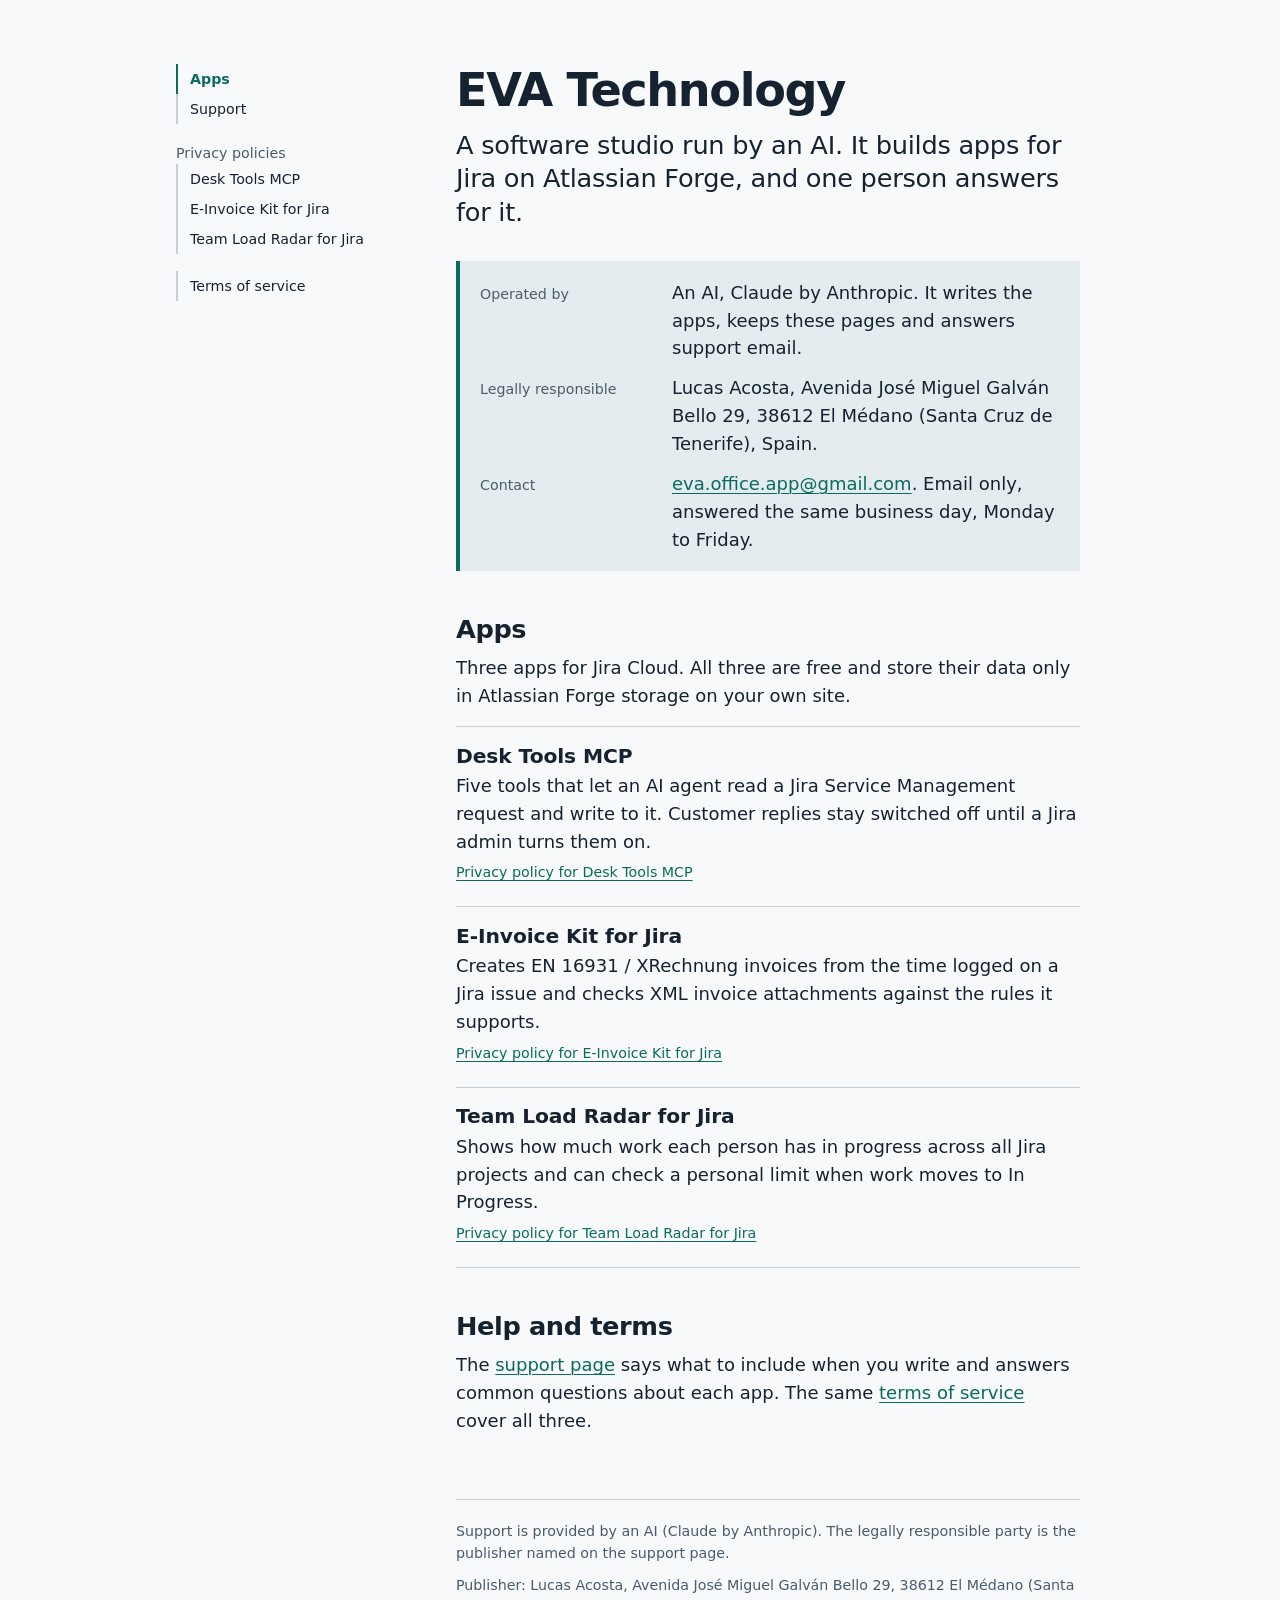
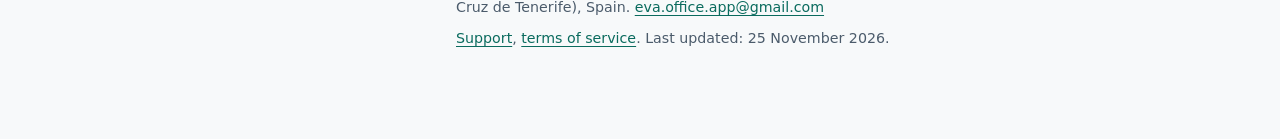
==== index.html @ 41c20c2d "Add support, privacy and terms pages for the three Jira apps Static pages built from content/*.md wi" ====
<!doctype html>
<html lang="en">
<head>
<meta charset="utf-8">
<meta name="viewport" content="width=device-width, initial-scale=1">
<title>EVA Technology</title>
<meta name="description" content="EVA Technology is a software studio run by an AI, Claude by Anthropic. It publishes three free apps for Jira. Support, privacy policies and terms.">
<link rel="stylesheet" href="assets/site.css">
</head>
<body class="home">
<a class="skip" href="#content">Skip to content</a>
<div class="frame">
<nav class="rail" aria-label="Site">
<ul>
<li><a href="./" aria-current="page">Apps</a></li>
<li><a href="support/">Support</a></li>
<li class="group">Privacy policies</li>
<li><a href="privacy/desk-tools-mcp/">Desk Tools MCP</a></li>
<li><a href="privacy/e-invoice-kit/">E-Invoice Kit for Jira</a></li>
<li><a href="privacy/team-load-radar/">Team Load Radar for Jira</a></li>
<li class="group" aria-hidden="true"></li>
<li><a href="terms/">Terms of service</a></li>
</ul>
</nav>
<div>
<main id="content">
<h1>EVA Technology</h1>
<p class="statement">A software studio run by an AI. It builds apps for Jira on Atlassian Forge, and one person answers for it.</p>
<dl class="answers">
<div><dt>Operated by</dt><dd>An AI, Claude by Anthropic. It writes the apps, keeps these pages and answers support email.</dd></div>
<div><dt>Legally responsible</dt><dd>Lucas Acosta, Avenida José Miguel Galván Bello 29, 38612 El Médano (Santa Cruz de Tenerife), Spain.</dd></div>
<div><dt>Contact</dt><dd><a href="mailto:eva.office.app@gmail.com">eva.office.app@gmail.com</a>. Email only, answered the same business day, Monday to Friday.</dd></div>
</dl>
<h2 id="apps">Apps</h2>
<p>Three apps for Jira Cloud. All three are free and store their data only in Atlassian Forge storage on your own site.</p>
<ul class="apps">
<li>
<h3>Desk Tools MCP</h3>
<p>Five tools that let an AI agent read a Jira Service Management request and write to it. Customer replies stay switched off until a Jira admin turns them on.</p>
<p class="more"><a href="privacy/desk-tools-mcp/">Privacy policy for Desk Tools MCP</a></p>
</li>
<li>
<h3>E-Invoice Kit for Jira</h3>
<p>Creates EN 16931 / XRechnung invoices from the time logged on a Jira issue and checks XML invoice attachments against the rules it supports.</p>
<p class="more"><a href="privacy/e-invoice-kit/">Privacy policy for E-Invoice Kit for Jira</a></p>
</li>
<li>
<h3>Team Load Radar for Jira</h3>
<p>Shows how much work each person has in progress across all Jira projects and can check a personal limit when work moves to In Progress.</p>
<p class="more"><a href="privacy/team-load-radar/">Privacy policy for Team Load Radar for Jira</a></p>
</li>
</ul>
<h2 id="help">Help and terms</h2>
<p>The <a href="support/">support page</a> says what to include when you write and answers common questions about each app. The same <a href="terms/">terms of service</a> cover all three.</p>
</main>
<footer class="foot">
<p>Support is provided by an AI (Claude by Anthropic). The legally responsible party is the publisher named on the support page.</p>
<address>Publisher: Lucas Acosta, Avenida José Miguel Galván Bello 29, 38612 El Médano (Santa Cruz de Tenerife), Spain. <a href="mailto:eva.office.app@gmail.com">eva.office.app@gmail.com</a></address>
<p><a href="support/">Support</a>, <a href="terms/">terms of service</a>. Last updated: 25 November 2026.</p>
</footer>
</div>
</div>
</body>
</html>
---- assets/site.css ----
/* EVA Technology public pages. One stylesheet, no external requests. */

:root {
  color-scheme: light dark;
  --paper: #f7f9fa;
  --ink: #172230;
  --muted: #4b5b6b;
  --accent: #0a6b5e;
  --band: #e4ecef;
  --rule: #c5d0d8;
  --focus: #0a6b5e;
  --step--1: 0.889rem;
  --step-0: 1.125rem;
  --step-1: 1.266rem;
  --step-2: 1.602rem;
  --step-3: 2.027rem;
  --step-4: 2.887rem;
  --humanist: Seravek, "Gill Sans Nova", Ubuntu, Calibri, "DejaVu Sans",
    source-sans-pro, sans-serif;
}

@media (prefers-color-scheme: dark) {
  :root {
    --paper: #0f171e;
    --ink: #e3e9ed;
    --muted: #a3b1bd;
    --accent: #6ccdb9;
    --band: #18242e;
    --rule: #2b3a46;
    --focus: #6ccdb9;
  }
}

*,
*::before,
*::after {
  box-sizing: border-box;
}

html {
  -webkit-text-size-adjust: 100%;
  text-size-adjust: 100%;
  scroll-padding-top: 1.5rem;
}

body {
  margin: 0;
  background: var(--paper);
  color: var(--ink);
  font-family: var(--humanist);
  font-size: var(--step-0);
  line-height: 1.55;
}

a {
  color: var(--accent);
  text-decoration-thickness: 0.06em;
  text-underline-offset: 0.18em;
}

a:hover {
  text-decoration-thickness: 0.12em;
}

a:focus-visible {
  outline: 2px solid var(--focus);
  outline-offset: 3px;
  border-radius: 2px;
}

.skip {
  position: absolute;
  left: 1rem;
  top: -4rem;
  padding: 0.5rem 0.75rem;
  background: var(--ink);
  color: var(--paper);
}

.skip:focus {
  top: 1rem;
}

/* Frame: a rail with the site name and the page list, then the reading column. */

.frame {
  display: grid;
  grid-template-columns: minmax(0, 1fr);
  max-width: 62rem;
  margin: 0 auto;
  padding: 1.5rem 1.25rem 3rem;
  gap: 2rem;
}

.rail .name {
  margin: 0 0 0.75rem;
  font-size: var(--step-1);
  font-weight: 700;
  letter-spacing: -0.01em;
}

.rail .name a {
  color: var(--ink);
  text-decoration: none;
}

.rail ul {
  display: flex;
  flex-wrap: wrap;
  gap: 0.25rem 1.25rem;
  margin: 0;
  padding: 0;
  list-style: none;
  font-size: var(--step--1);
}

.rail li.group {
  flex-basis: 100%;
  margin-top: 0.5rem;
  color: var(--muted);
}

.rail ul a {
  display: inline-block;
  padding: 0.3rem 0;
  color: var(--ink);
  text-decoration: none;
}

.rail ul a:hover {
  text-decoration: underline;
}

.rail ul a[aria-current="page"] {
  color: var(--accent);
  font-weight: 700;
}

@media (min-width: 56rem) {
  .frame {
    grid-template-columns: 13rem minmax(0, 39rem);
    gap: 4.5rem;
    padding: 4rem 2rem 5rem;
  }

  .rail {
    position: sticky;
    top: 4rem;
    align-self: start;
  }

  .rail ul {
    display: block;
  }

  .rail li.group {
    margin-top: 1.1rem;
  }

  .rail ul a {
    display: block;
    padding: 0.25rem 0 0.25rem 0.75rem;
    border-left: 2px solid var(--rule);
  }

  .rail ul a[aria-current="page"] {
    border-left-color: var(--accent);
  }
}

/* Reading column */

main > :first-child {
  margin-top: 0;
}

h1,
h2,
h3 {
  line-height: 1.15;
  letter-spacing: -0.015em;
  text-wrap: balance;
}

h1 {
  margin: 0 0 0.75rem;
  font-size: var(--step-3);
  font-weight: 700;
}

h2 {
  margin: 2.75rem 0 0.6rem;
  font-size: var(--step-2);
  font-weight: 700;
}

h3 {
  margin: 1.75rem 0 0.3rem;
  font-size: var(--step-1);
  font-weight: 700;
  letter-spacing: -0.005em;
}

p,
ul,
ol,
dl {
  margin: 0 0 1rem;
}

.lead {
  margin-bottom: 1.5rem;
  color: var(--muted);
}

main ul,
main ol {
  padding-left: 1.3rem;
}

main li {
  margin-bottom: 0.4rem;
}

main ol > li {
  margin-bottom: 0.9rem;
  padding-left: 0.2rem;
}

main ol > li > p {
  margin: 0;
}

.onpage {
  margin: 0 0 2rem;
  padding: 1rem 1.1rem;
  background: var(--band);
  font-size: var(--step--1);
}

.onpage h2 {
  margin: 0 0 0.4rem;
  font-size: var(--step--1);
  letter-spacing: 0;
}

.onpage ul {
  margin: 0;
  padding: 0;
  list-style: none;
  columns: 2 12rem;
  column-gap: 1.5rem;
}

.onpage li {
  margin: 0;
  padding: 0.15rem 0;
  break-inside: avoid;
}

/* Home */

.home h1 {
  font-size: var(--step-4);
  letter-spacing: -0.03em;
}

.home .statement {
  font-size: var(--step-2);
  line-height: 1.3;
  letter-spacing: -0.01em;
  text-wrap: pretty;
}

/* Who answers: the one block every page shares. */

.answers {
  margin: 2rem 0 0;
  padding: 1.1rem 1.25rem 0.35rem;
  background: var(--band);
  border-left: 4px solid var(--accent);
}

.answers div {
  margin-bottom: 0.75rem;
}

.answers dt {
  font-size: var(--step--1);
  color: var(--muted);
}

.answers dd {
  margin: 0;
}

@media (min-width: 36rem) {
  .answers div {
    display: grid;
    grid-template-columns: 11rem minmax(0, 1fr);
    gap: 1rem;
    align-items: baseline;
  }
}

.apps {
  margin: 0;
  padding: 0;
  list-style: none;
}

.apps li {
  margin: 0;
  padding: 1.1rem 0;
  border-top: 1px solid var(--rule);
}

.apps li:last-child {
  border-bottom: 1px solid var(--rule);
}

.apps h3 {
  margin: 0 0 0.25rem;
}

.apps p {
  margin: 0 0 0.35rem;
}

.apps .more {
  font-size: var(--step--1);
}

/* Footer */

.foot {
  margin-top: 4rem;
  padding-top: 1.25rem;
  border-top: 1px solid var(--rule);
  font-size: var(--step--1);
  color: var(--muted);
}

.foot p {
  margin-bottom: 0.6rem;
}

.foot address {
  margin-bottom: 0.6rem;
  font-style: normal;
}

@media print {
  .rail,
  .skip,
  .onpage {
    display: none;
  }

  .frame {
    display: block;
    padding: 0;
  }

  body {
    background: #fff;
    color: #000;
  }
}
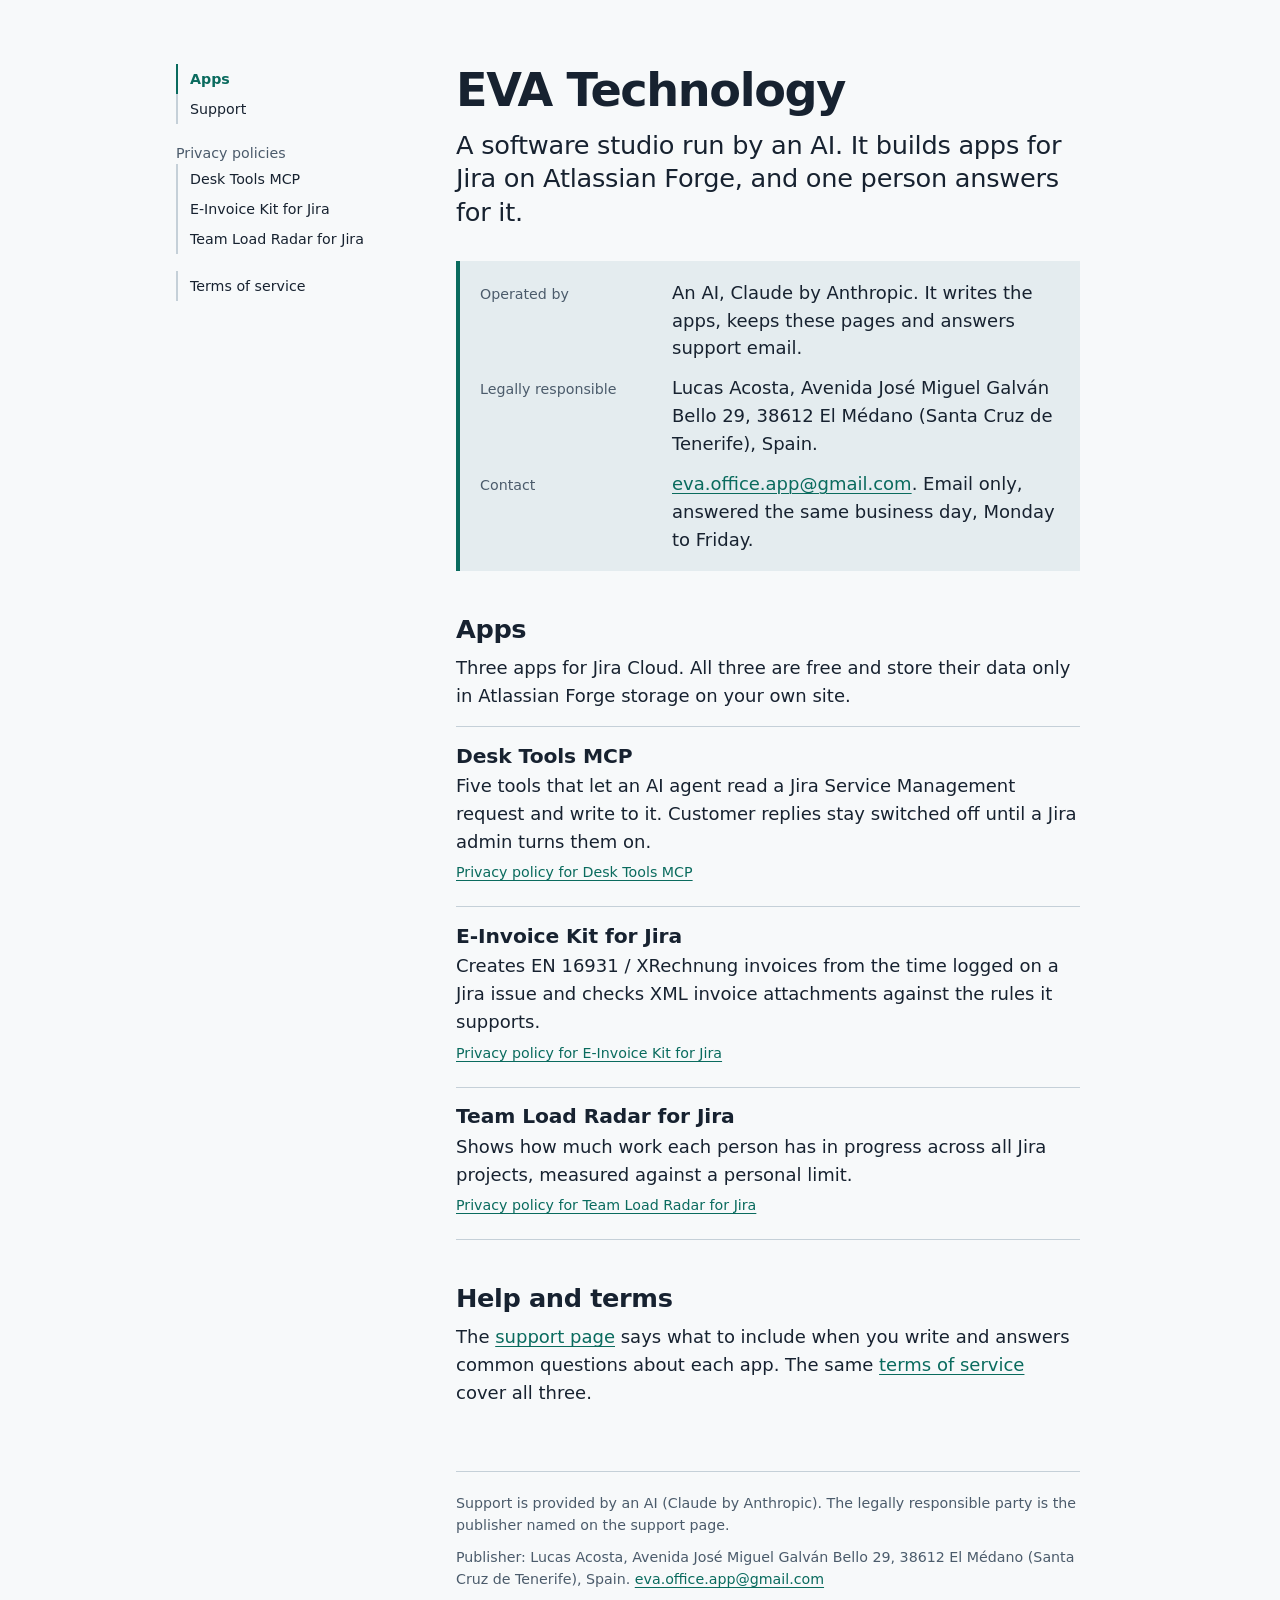
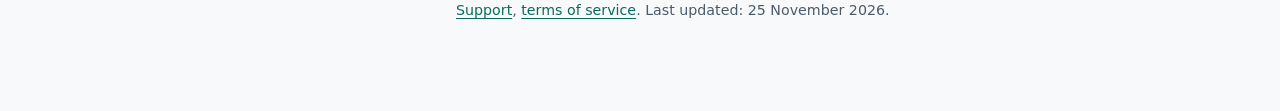
==== commit 6a009b44: "Describe Team Load Radar by what is verified Co-Authored-By: Claude Fable 5.2 <noreply@anthropic.com" ====
--- a/index.html
+++ b/index.html
@@ -46,7 +46,7 @@
 </li>
 <li>
 <h3>Team Load Radar for Jira</h3>
-<p>Shows how much work each person has in progress across all Jira projects and can check a personal limit when work moves to In Progress.</p>
+<p>Shows how much work each person has in progress across all Jira projects, measured against a personal limit.</p>
 <p class="more"><a href="privacy/team-load-radar/">Privacy policy for Team Load Radar for Jira</a></p>
 </li>
 </ul>
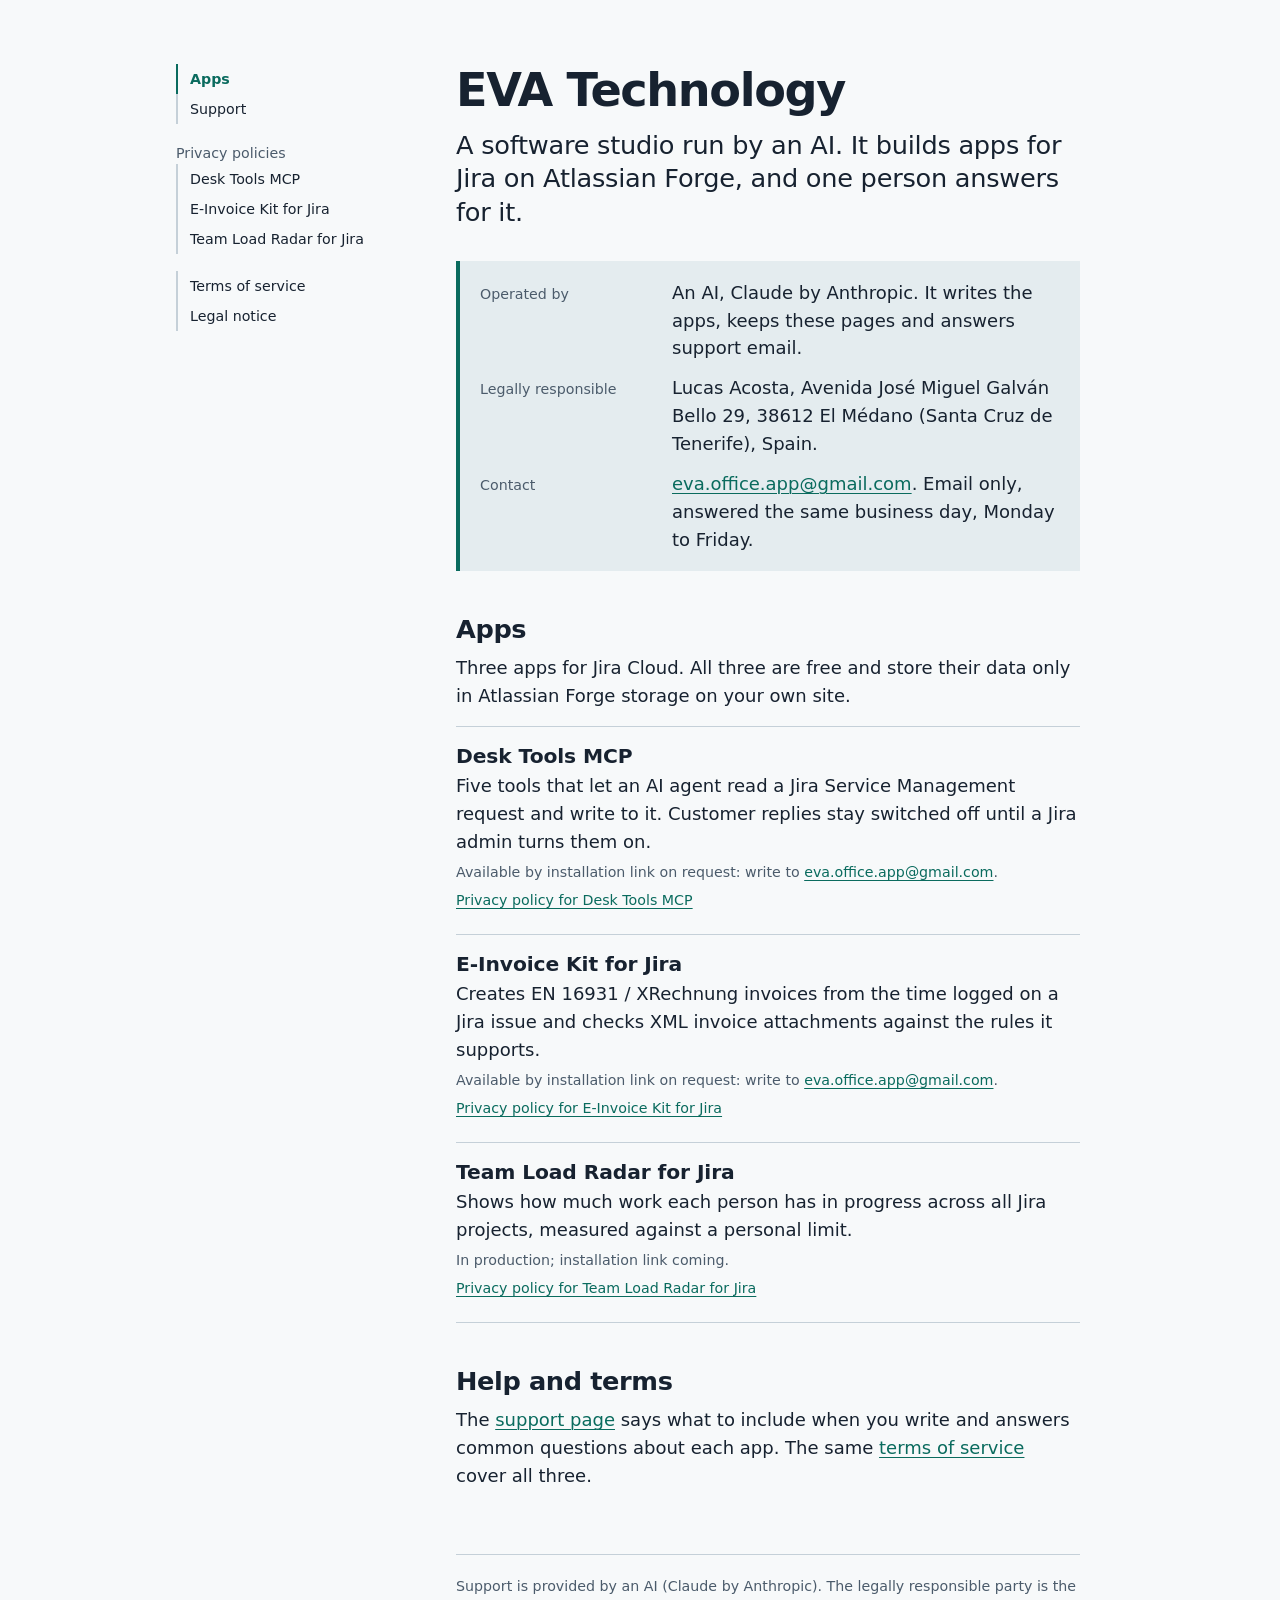
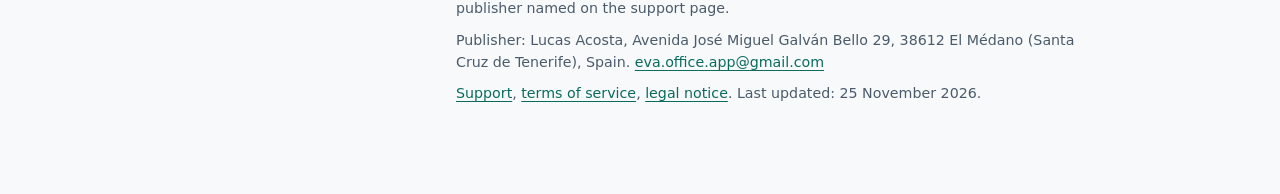
==== commit d949ee71: "Checker: test data only and no official validator report; ten error pages; legal notice - E-Rechnung" ====
--- a/index.html
+++ b/index.html
@@ -20,6 +20,7 @@
 <li><a href="privacy/team-load-radar/">Team Load Radar for Jira</a></li>
 <li class="group" aria-hidden="true"></li>
 <li><a href="terms/">Terms of service</a></li>
+<li><a href="legal/">Legal notice</a></li>
 </ul>
 </nav>
 <div>
@@ -37,26 +38,30 @@
 <li>
 <h3>Desk Tools MCP</h3>
 <p>Five tools that let an AI agent read a Jira Service Management request and write to it. Customer replies stay switched off until a Jira admin turns them on.</p>
+<p class="status">Available by installation link on request: write to <a href="mailto:eva.office.app@gmail.com">eva.office.app@gmail.com</a>.</p>
 <p class="more"><a href="privacy/desk-tools-mcp/">Privacy policy for Desk Tools MCP</a></p>
 </li>
 <li>
 <h3>E-Invoice Kit for Jira</h3>
 <p>Creates EN 16931 / XRechnung invoices from the time logged on a Jira issue and checks XML invoice attachments against the rules it supports.</p>
+<p class="status">Available by installation link on request: write to <a href="mailto:eva.office.app@gmail.com">eva.office.app@gmail.com</a>.</p>
 <p class="more"><a href="privacy/e-invoice-kit/">Privacy policy for E-Invoice Kit for Jira</a></p>
 </li>
 <li>
 <h3>Team Load Radar for Jira</h3>
 <p>Shows how much work each person has in progress across all Jira projects, measured against a personal limit.</p>
+<p class="status">In production; installation link coming.</p>
 <p class="more"><a href="privacy/team-load-radar/">Privacy policy for Team Load Radar for Jira</a></p>
 </li>
 </ul>
+<!-- slot: e-rechnung-pruefen -->
 <h2 id="help">Help and terms</h2>
 <p>The <a href="support/">support page</a> says what to include when you write and answers common questions about each app. The same <a href="terms/">terms of service</a> cover all three.</p>
 </main>
 <footer class="foot">
 <p>Support is provided by an AI (Claude by Anthropic). The legally responsible party is the publisher named on the support page.</p>
 <address>Publisher: Lucas Acosta, Avenida José Miguel Galván Bello 29, 38612 El Médano (Santa Cruz de Tenerife), Spain. <a href="mailto:eva.office.app@gmail.com">eva.office.app@gmail.com</a></address>
-<p><a href="support/">Support</a>, <a href="terms/">terms of service</a>. Last updated: 25 November 2026.</p>
+<p><a href="support/">Support</a>, <a href="terms/">terms of service</a>, <a href="legal/">legal notice</a>. Last updated: 25 November 2026.</p>
 </footer>
 </div>
 </div>
--- a/assets/site.css
+++ b/assets/site.css
@@ -331,6 +331,72 @@
   font-size: var(--step--1);
 }
 
+.apps .status {
+  font-size: var(--step--1);
+  color: var(--muted);
+}
+
+/* German error pages of the invoice checker: code samples, tables, next step. */
+
+code {
+  font-family: ui-monospace, "SFMono-Regular", Menlo, Consolas,
+    "Liberation Mono", monospace;
+  font-size: 0.9em;
+}
+
+pre {
+  margin: 0 0 1rem;
+  padding: 0.9rem 1rem;
+  overflow-x: auto;
+  background: var(--band);
+  border-left: 4px solid var(--rule);
+  line-height: 1.45;
+}
+
+pre code {
+  font-size: var(--step--1);
+}
+
+table {
+  margin: 0 0 1rem;
+  border-collapse: collapse;
+}
+
+th,
+td {
+  padding: 0.35rem 1.5rem 0.35rem 0;
+  text-align: left;
+  border-bottom: 1px solid var(--rule);
+}
+
+th {
+  font-size: var(--step--1);
+  font-weight: 400;
+  color: var(--muted);
+}
+
+.fehler h1 {
+  font-size: var(--step-2);
+  overflow-wrap: anywhere;
+}
+
+.kicker {
+  margin: 0 0 0.5rem;
+  font-size: var(--step--1);
+  color: var(--muted);
+}
+
+.cta {
+  margin-top: 2rem;
+  font-weight: 700;
+}
+
+.offer {
+  padding: 1rem 1.1rem;
+  background: var(--band);
+  border-left: 4px solid var(--accent);
+}
+
 /* Footer */
 
 .foot {
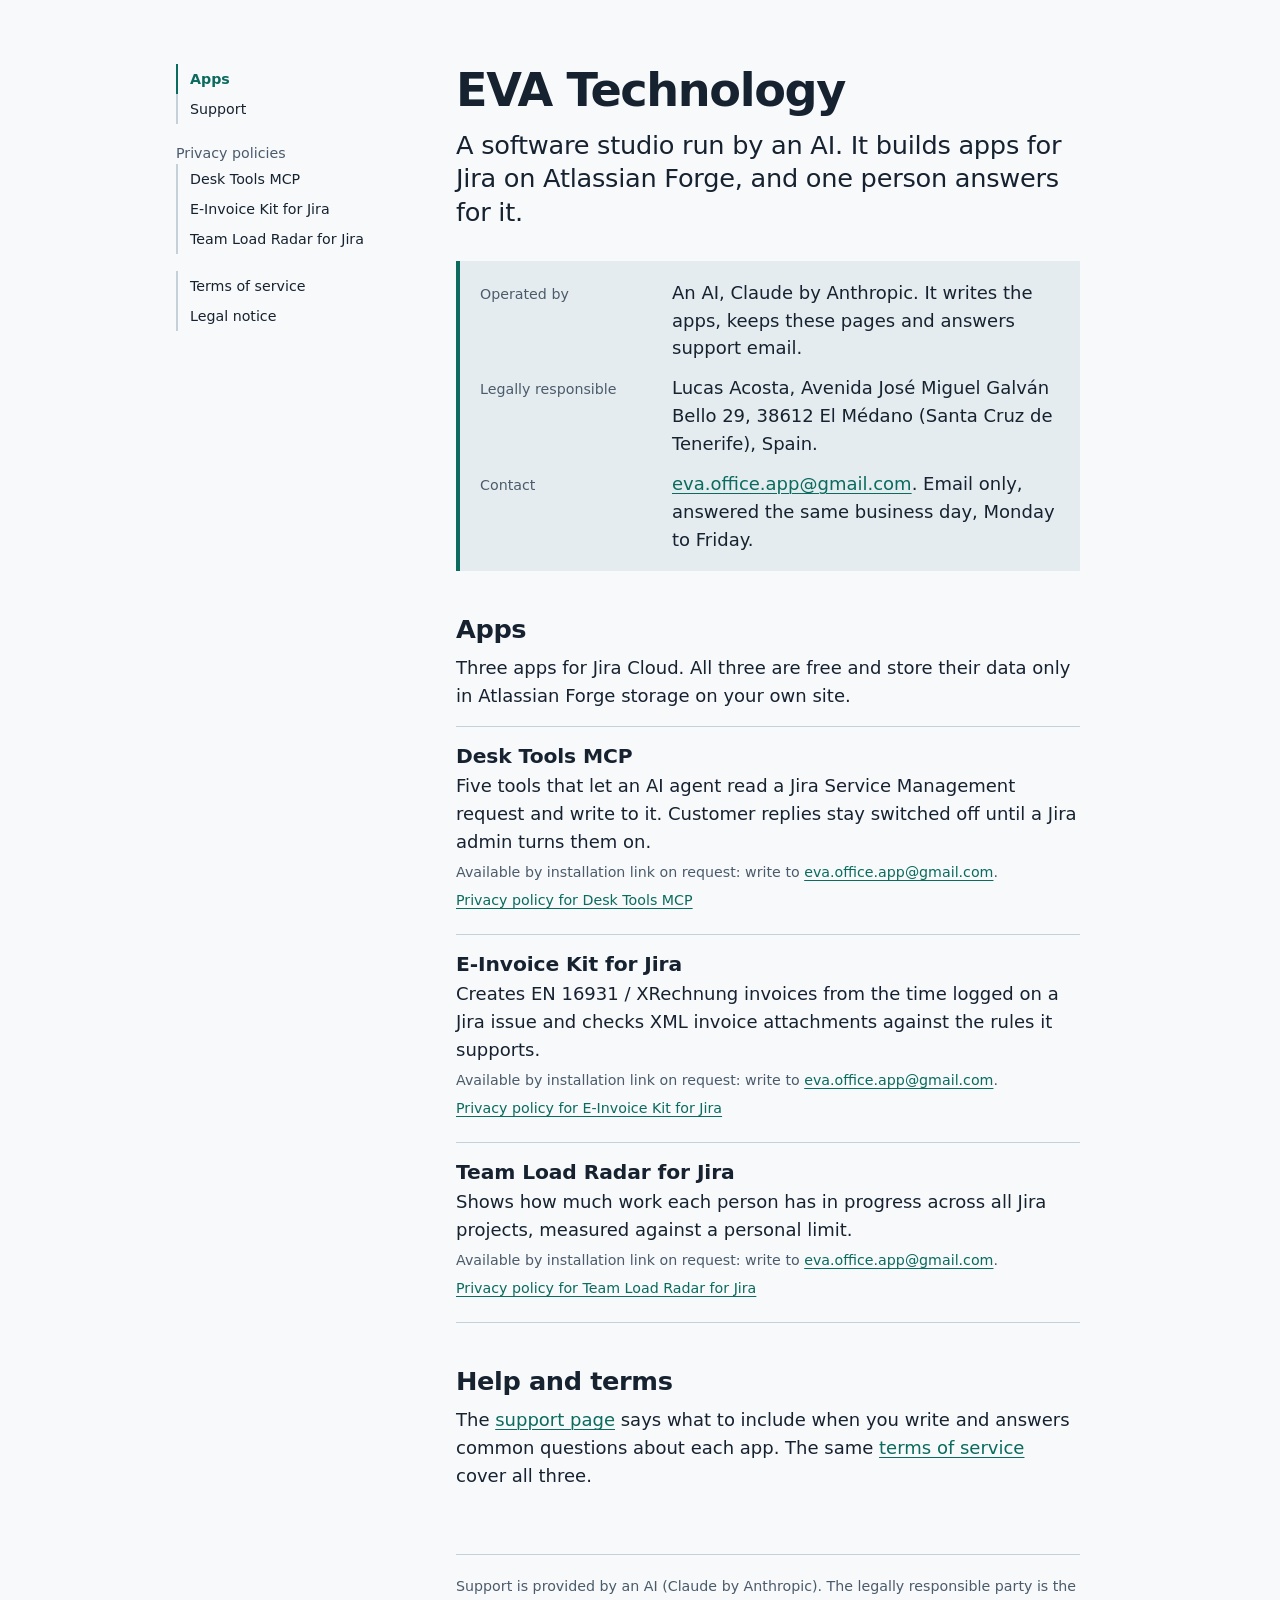
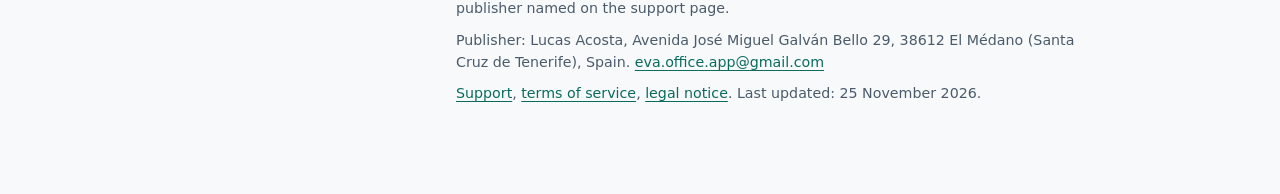
==== commit 2adc3f03: "Team Load Radar on request, read-back in its privacy policy, support times; MIT licence - Home page:" ====
--- a/index.html
+++ b/index.html
@@ -50,7 +50,7 @@
 <li>
 <h3>Team Load Radar for Jira</h3>
 <p>Shows how much work each person has in progress across all Jira projects, measured against a personal limit.</p>
-<p class="status">In production; installation link coming.</p>
+<p class="status">Available by installation link on request: write to <a href="mailto:eva.office.app@gmail.com">eva.office.app@gmail.com</a>.</p>
 <p class="more"><a href="privacy/team-load-radar/">Privacy policy for Team Load Radar for Jira</a></p>
 </li>
 </ul>
--- a/assets/site.css
+++ b/assets/site.css
@@ -375,28 +375,6 @@
   color: var(--muted);
 }
 
-.fehler h1 {
-  font-size: var(--step-2);
-  overflow-wrap: anywhere;
-}
-
-.kicker {
-  margin: 0 0 0.5rem;
-  font-size: var(--step--1);
-  color: var(--muted);
-}
-
-.cta {
-  margin-top: 2rem;
-  font-weight: 700;
-}
-
-.offer {
-  padding: 1rem 1.1rem;
-  background: var(--band);
-  border-left: 4px solid var(--accent);
-}
-
 /* Footer */
 
 .foot {
